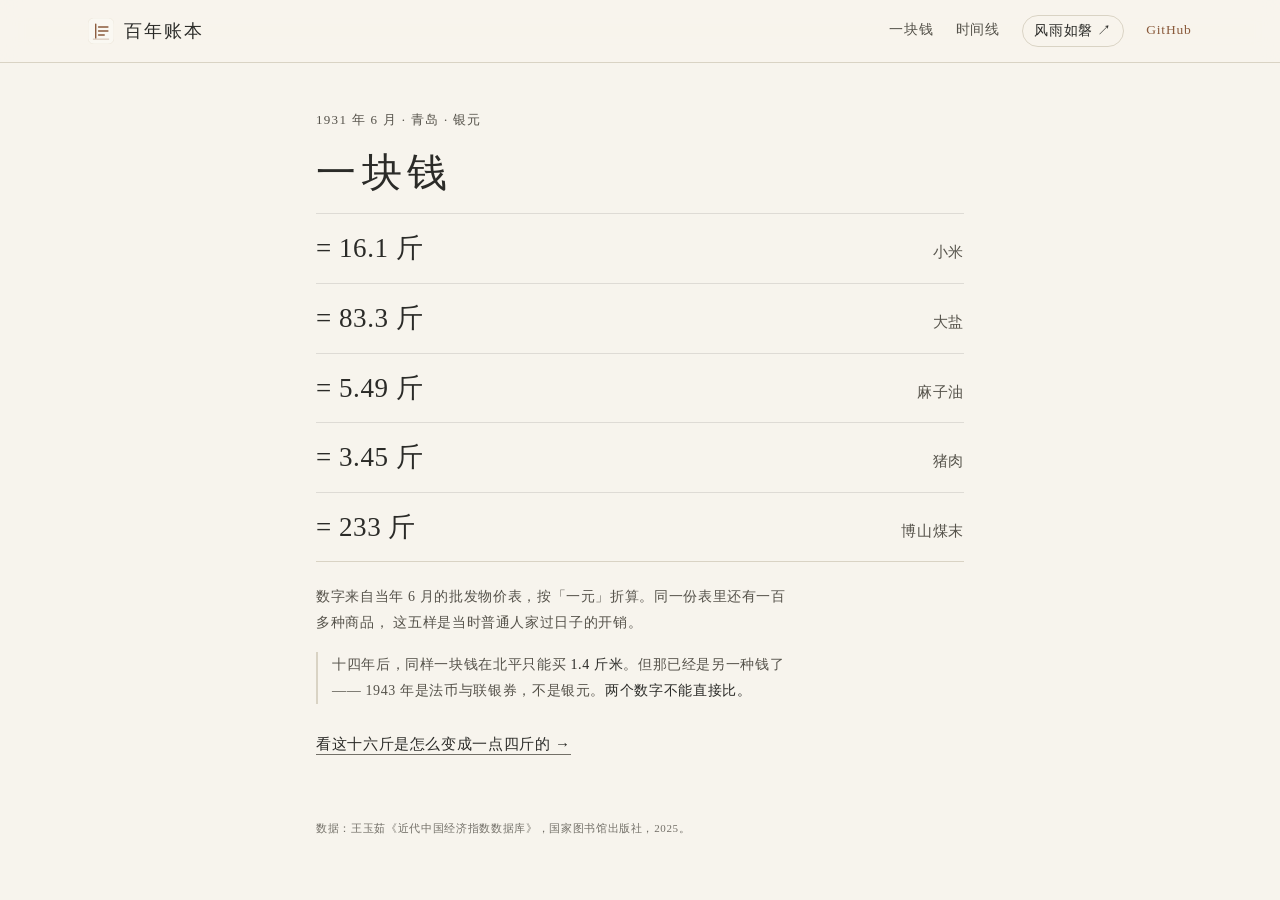
==== index.html @ e0dc9cdf "百年账本：一块钱能买什么（1867–1947） - index.html：一屏，1931 年 6 月青岛一块银元 = 16.1 斤小米 - timeline.html：五步论证，16.1 斤 → 1." ====
<!doctype html>
<html lang="zh-CN">
<head>
<meta charset="utf-8">
<meta name="viewport" content="width=device-width,initial-scale=1">
<title>一块钱 · 百年账本</title>
<meta name="description" content="1931 年 6 月，青岛，一块银元能买 16.1 斤小米、83 斤盐、233 斤煤。">
<meta property="og:type" content="website">
<meta property="og:title" content="一块钱 · 百年账本">
<meta property="og:description" content="1931 年 6 月，青岛，一块银元能买 16.1 斤小米、83 斤盐、233 斤煤。">
<meta property="og:url" content="https://airdiode.github.io/ledger/">
<link rel="icon" href="assets/mark.svg" type="image/svg+xml">
<link rel="stylesheet" href="assets/base.css">
<link rel="stylesheet" href="assets/card.css">
</head>
<body>
<header class="site-header">
  <div class="wrap">
    <a class="brand" href="./">
      <img src="assets/mark.svg" alt="" width="26" height="26">
      <span>百年账本</span>
    </a>
    <nav>
      <a href="./">一块钱</a>
      <a href="timeline.html">时间线</a>
      <a class="pill" href="https://airdiode.github.io/Fengyu/" target="_blank" rel="noreferrer">风雨如磐 ↗</a>
      <a class="gh" href="https://github.com/airdiode/ledger">GitHub</a>
    </nav>
  </div>
</header>

<main class="card">
  <p class="when">1931 年 6 月 · 青岛 · 银元</p>

  <h1>一块钱</h1>

  <ul class="equals" id="equals"></ul>

  <p class="note">
    数字来自当年 6 月的批发物价表，按「一元」折算。同一份表里还有一百多种商品，
    这五样是当时普通人家过日子的开销。
  </p>

  <p class="caveat">
    十四年后，同样一块钱在北平只能买 <b>1.4 斤米</b>。但那已经是另一种钱了——
    1943 年是法币与联银券，不是银元。<b>两个数字不能直接比。</b>
  </p>

  <nav class="next">
    <a href="timeline.html">看这十六斤是怎么变成一点四斤的 →</a>
  </nav>

  <p class="source">数据：王玉茹《近代中国经济指数数据库》，国家图书馆出版社，2025。</p>
</main>

<script src="data/basket.js"></script>
<script>
(function () {
  'use strict';
  var B = window.LEDGER_BASKET;
  if (!B) return;
  var s = B.snapshots.filter(function (x) { return x.id === 'qd1931'; })[0];
  if (!s) return;

  function fmt(v) { return v >= 100 ? v.toFixed(0) : v >= 10 ? v.toFixed(1) : v.toFixed(2); }
  var host = document.getElementById('equals');
  host.innerHTML = s.staples.filter(function (it) { return it.cat !== '杂粮'; }).map(function (it) {
    return '<li><span class="q">= <b>' + fmt(it.o) + '</b> 斤</span>' +
           '<span class="n">' + it.n + '</span></li>';
  }).join('');
})();
</script>
</body>
</html>
---- assets/base.css ----
/* 百年账本 · 共用外壳（页头）
   形制参照「风雨如磐」顶部：左侧标记 + 站名，右侧导航，底部一条细线。
   本文件不含 :root 变量，直接引用各页已定义的 --paper / --ink / --rule 等。 */

.site-header{
  position:sticky; top:0; z-index:50;
  background:color-mix(in srgb, var(--paper) 88%, transparent);
  backdrop-filter:saturate(180%) blur(12px);
  border-bottom:1px solid var(--rumor, var(--rule));
}
@supports not (backdrop-filter: blur(1px)){
  .site-header{background:var(--paper)}
}

.site-header .wrap{
  display:flex; align-items:center; justify-content:space-between;
  height:62px; max-width:1180px; margin:0 auto;
  padding:0 clamp(16px,3vw,48px);
}

.brand{
  display:flex; align-items:center; gap:10px;
  font-size:18px; letter-spacing:.1em; color:var(--ink);
  text-decoration:none;
}
.brand img{display:block; width:26px; height:26px}
.brand:hover{text-decoration:none}

.site-header nav{display:flex;align-items:center;gap:22px;font-size:13.5px}
.site-header nav a{
  color:var(--ink-soft); text-decoration:none; letter-spacing:.06em;
  border-bottom:1px solid transparent; padding-bottom:1px;
}
.site-header nav a:hover{color:var(--ink);border-bottom-color:var(--rule)}
.site-header nav a:focus-visible{outline:2px solid #1F6E78;outline-offset:3px}

/* 「风雨如磐」是配套主站，做成胶囊，与其余链接区分 */
.site-header nav a.pill{
  color:var(--ink); border:1px solid var(--rule); border-radius:999px;
  padding:3px 11px; white-space:nowrap;
}
.site-header nav a.pill:hover{border-color:var(--ink-faint);border-bottom-color:var(--ink-faint)}

.site-header nav a.gh{color:#8a5a3b}
.site-header nav a.gh:hover{color:#6d452c;border-bottom-color:#c9b79c}

/* 首屏状态行：与主站「已开放 · 1840 – 1949」对应 */
.status{
  max-width:1180px; margin:0 auto;
  padding:14px clamp(16px,3vw,48px) 0;
  font-size:11px; letter-spacing:.18em; color:var(--ink-faint);
  text-transform:uppercase;
}
.status b{font-weight:400;color:var(--ink-soft);letter-spacing:.1em}

@media (max-width:640px){
  .site-header .wrap{height:54px}
  .brand{font-size:16px;gap:8px}
  .brand img{width:22px;height:22px}
  .site-header nav{gap:12px;font-size:12.5px}
  .site-header nav a.gh{display:none}
  .status{padding-top:12px;font-size:10px}
}
---- assets/card.css ----
/* 百年账本 · 一块钱（单卡版）
   一屏讲一件事：1931 年 6 月，青岛，一块银元能换到什么。 */

:root{
  --paper:#F7F4ED; --paper-3:#FBF9F4;
  --ink:#2B2B28; --ink-soft:#56534B; --ink-faint:#737068;
  --rule:#D9D3C4; --hair:rgba(43,43,40,.12);
  --silver:#5C6B70;
}

*{box-sizing:border-box}
html{-webkit-text-size-adjust:100%}
body{
  margin:0; background:var(--paper); color:var(--ink);
  font:16px/1.8 "Songti SC","Source Han Serif SC","Noto Serif CJK SC",serif;
  letter-spacing:.04em;
  min-height:100vh; display:flex; flex-direction:column;
}

.card{
  width:100%; max-width:760px; margin:0 auto;
  padding:clamp(28px,5vh,56px) clamp(20px,6vw,56px) 0;
  flex:1 0 auto;
}

.eyebrow{
  font:9.5px/1.6 ui-monospace,SFMono-Regular,Menlo,monospace;
  letter-spacing:.28em; text-transform:uppercase; color:var(--ink-faint); margin:0 0 10px;
}
.when{font-size:13px;color:var(--ink-soft);letter-spacing:.1em;margin:0}

h1{
  font-size:clamp(28px,5.2vw,40px);font-weight:400;letter-spacing:.14em;
  margin:18px 0 2px;line-height:1.2;
}

/* 等式列表：一列「= 数值 斤 / 商品」 */
.equals{list-style:none;margin:16px 0 0;padding:0}
.equals li{
  display:flex;align-items:baseline;justify-content:space-between;gap:18px;
  padding:10px 0;border-top:1px solid var(--hair);
}
.equals li:last-child{border-bottom:1px solid var(--rule)}
.equals .q{font-size:clamp(20px,3.4vw,27px);font-variant-numeric:tabular-nums;letter-spacing:.02em}
.equals .q b{font-weight:400}
.equals .n{font-size:15px;color:var(--ink-soft);text-align:right}

.note{
  margin:22px 0 0;font-size:14px;line-height:1.85;color:var(--ink-soft);max-width:34em;
}
.caveat{
  margin:16px 0 0;font-size:14px;line-height:1.85;color:var(--ink-soft);
  border-left:2px solid var(--rule);padding-left:14px;max-width:34em;
}
.caveat b{font-weight:400;color:var(--ink)}

.next{margin:26px 0 0;padding-bottom:clamp(20px,4vh,36px)}
.next a{
  color:var(--ink);text-decoration:none;font-size:15px;
  border-bottom:1px solid var(--ink-faint);padding-bottom:2px;
}
.next a:hover{border-bottom-color:var(--ink)}
.next a:focus-visible{outline:2px solid #1F6E78;outline-offset:4px}

.source{
  margin:24px 0 0;padding-bottom:clamp(18px,3vh,28px);
  font-size:11px;letter-spacing:.06em;color:var(--ink-faint);
}

@media (prefers-reduced-motion:reduce){*{transition:none!important;animation:none!important}}

@media (max-width:520px){
  .equals li{flex-direction:column;align-items:flex-start;gap:2px}
  .equals .n{text-align:left}
  .equals .q{font-size:22px}
}
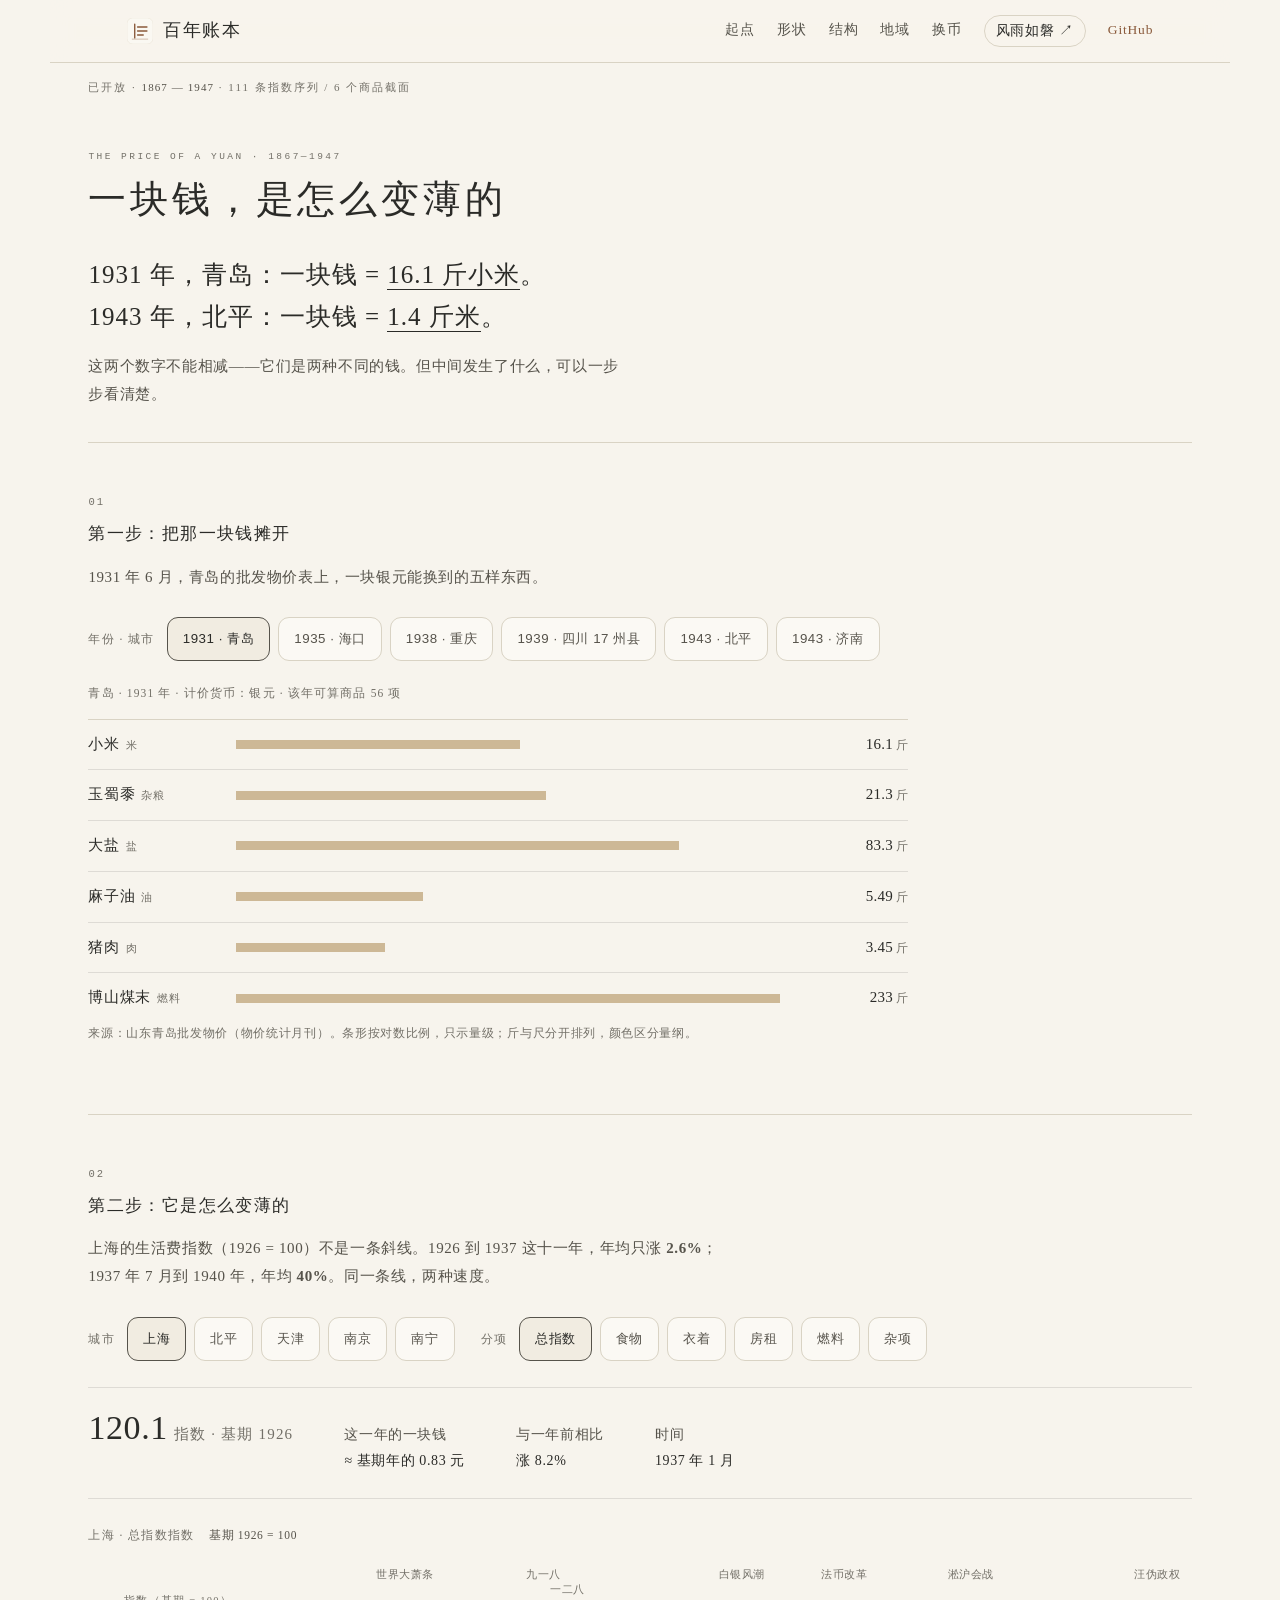
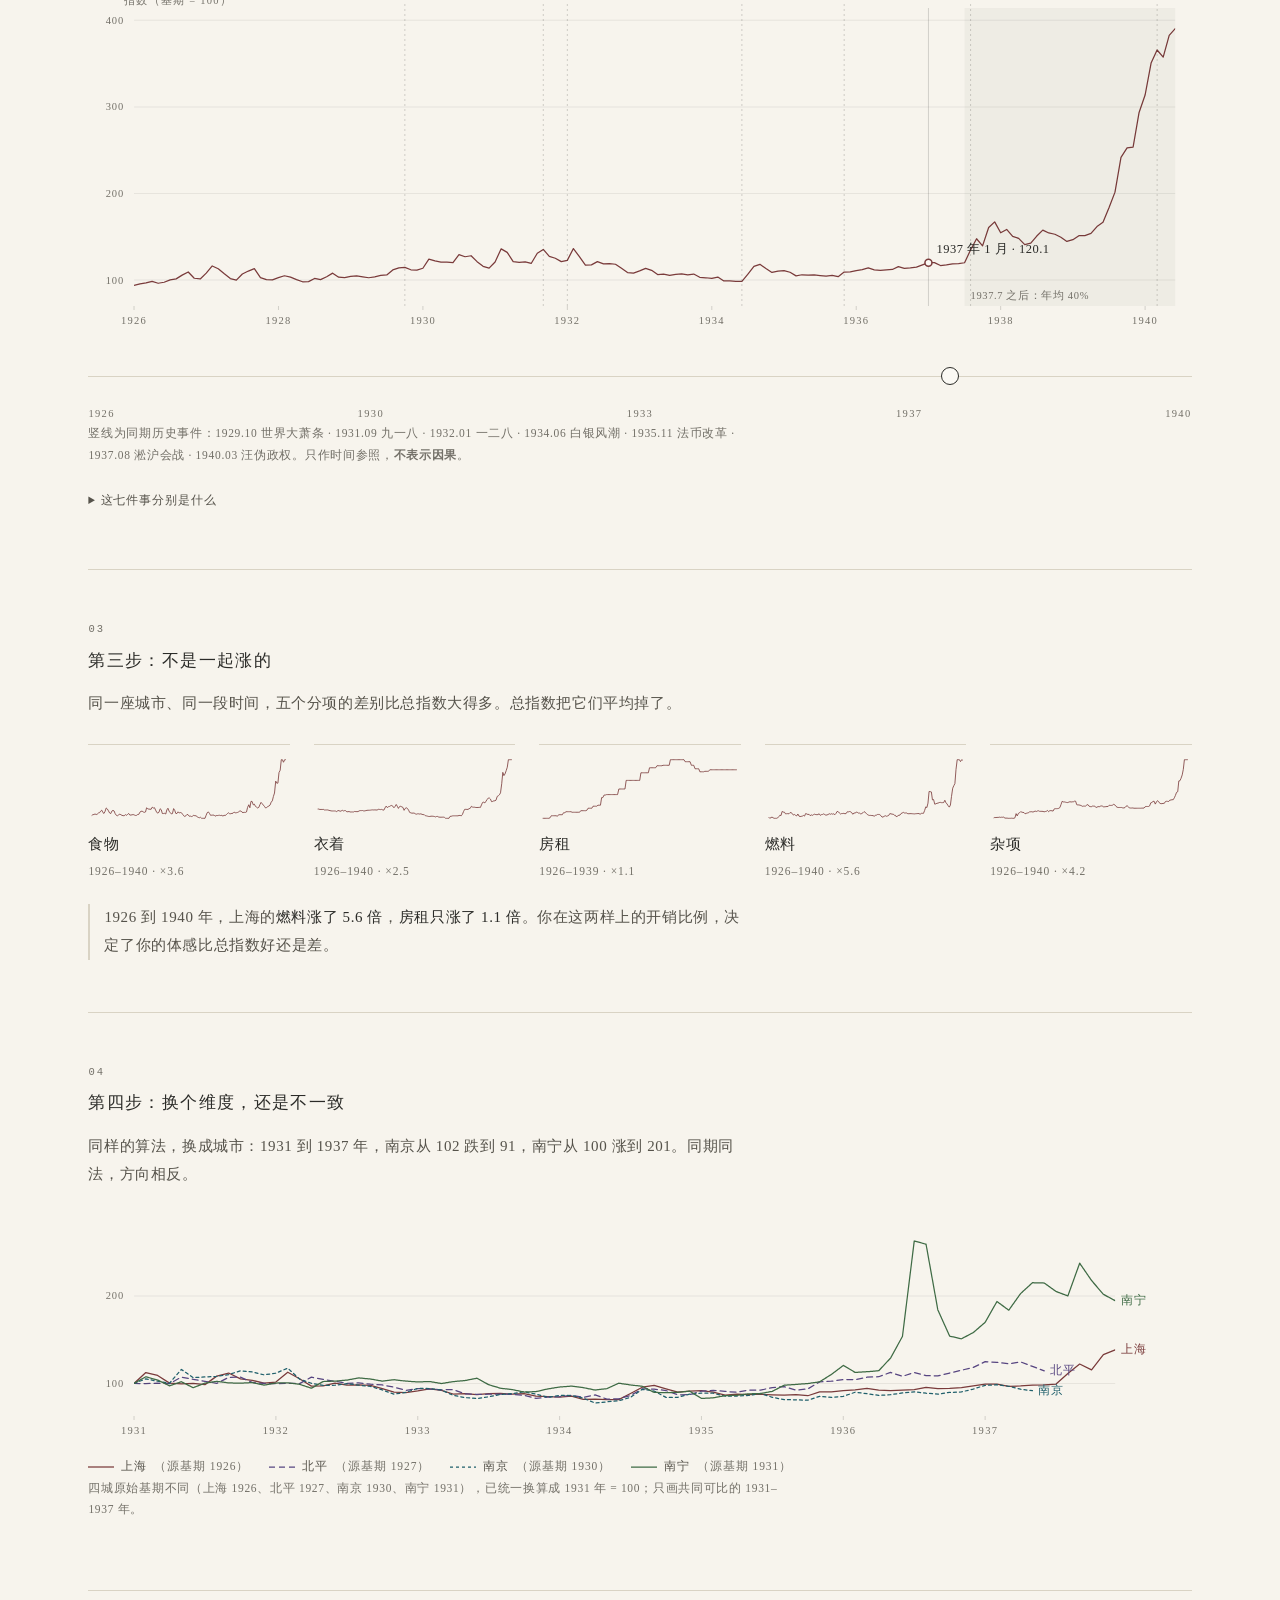
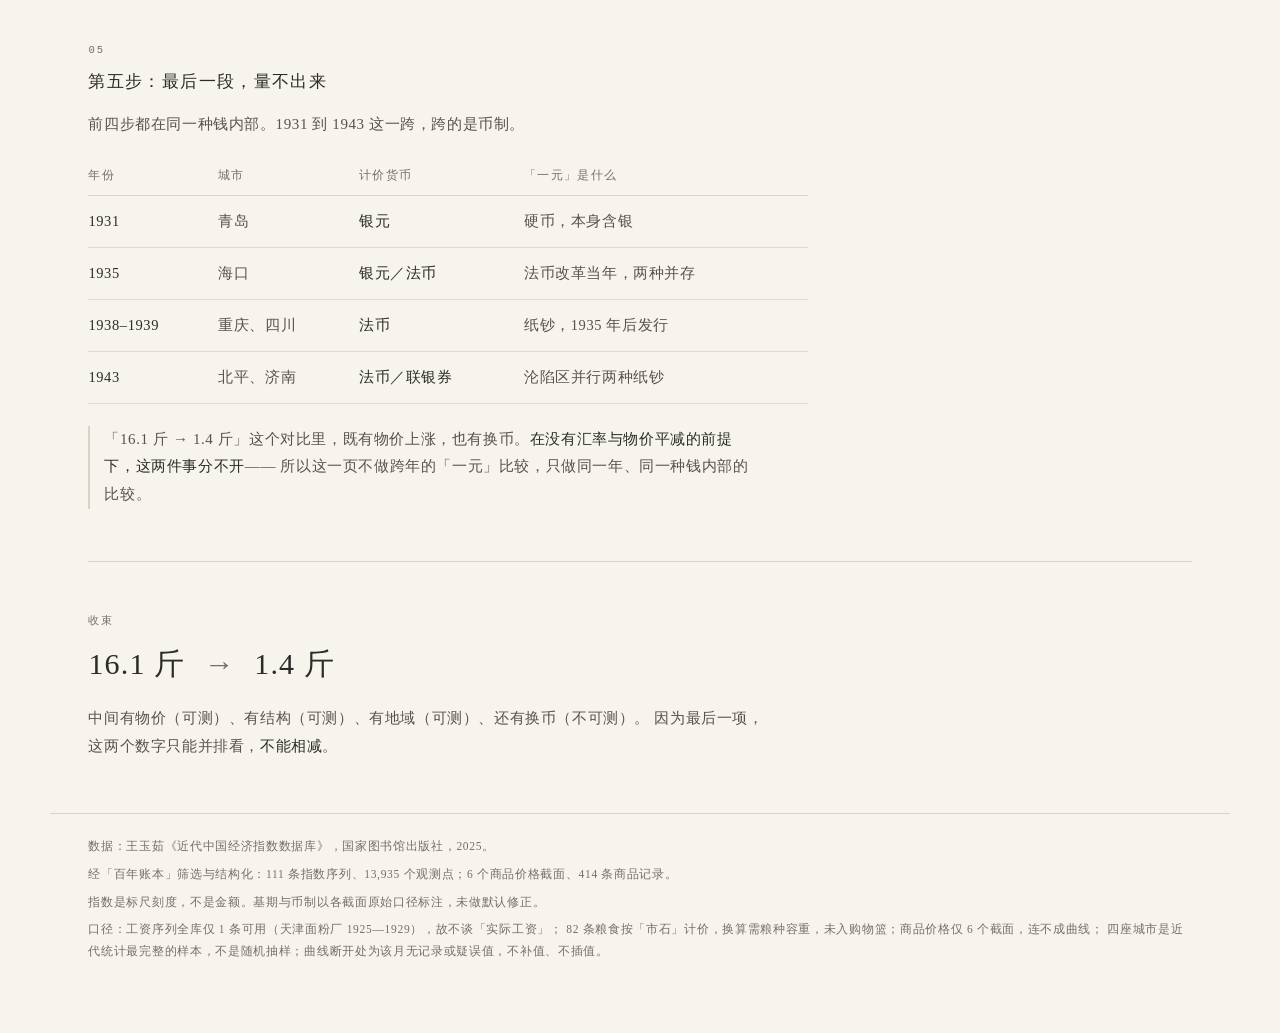
==== commit 75e16a63: "合并为单页：去掉卡片/时间线两页结构 - index.html 即完整一页（五步 + 收束），原卡片页与 timeline.html 移除 - 页头栏目改为页内锚点（起点/形状/结构/地域/换币），窄" ====
--- a/index.html
+++ b/index.html
@@ -3,15 +3,15 @@
 <head>
 <meta charset="utf-8">
 <meta name="viewport" content="width=device-width,initial-scale=1">
-<title>一块钱 · 百年账本</title>
-<meta name="description" content="1931 年 6 月，青岛，一块银元能买 16.1 斤小米、83 斤盐、233 斤煤。">
+<title>百年账本 · 一块钱是怎么变薄的</title>
+<meta name="description" content="1931 年青岛的一块银元能买 16.1 斤小米；1943 年北平的一元法币只能买 1.4 斤米。这两个数字为什么不能相减。">
 <meta property="og:type" content="website">
-<meta property="og:title" content="一块钱 · 百年账本">
-<meta property="og:description" content="1931 年 6 月，青岛，一块银元能买 16.1 斤小米、83 斤盐、233 斤煤。">
+<meta property="og:title" content="百年账本 · 一块钱是怎么变薄的">
+<meta property="og:description" content="1931 年青岛的一块银元能买 16.1 斤小米；1943 年北平的一元法币只能买 1.4 斤米。这两个数字为什么不能相减。">
 <meta property="og:url" content="https://airdiode.github.io/ledger/">
 <link rel="icon" href="assets/mark.svg" type="image/svg+xml">
 <link rel="stylesheet" href="assets/base.css">
-<link rel="stylesheet" href="assets/card.css">
+<link rel="stylesheet" href="assets/story.css">
 </head>
 <body>
 <header class="site-header">
@@ -21,54 +21,156 @@
       <span>百年账本</span>
     </a>
     <nav>
-      <a href="./">一块钱</a>
-      <a href="timeline.html">时间线</a>
+      <a href="#basket">起点</a>
+      <a href="#time">形状</a>
+      <a href="#structure">结构</a>
+      <a href="#cities">地域</a>
+      <a href="#currency">换币</a>
       <a class="pill" href="https://airdiode.github.io/Fengyu/" target="_blank" rel="noreferrer">风雨如磐 ↗</a>
       <a class="gh" href="https://github.com/airdiode/ledger">GitHub</a>
     </nav>
   </div>
 </header>
+<p class="status">已开放 · <b>1867 — 1947</b> · 111 条指数序列 / 6 个商品截面</p>
 
-<main class="card">
-  <p class="when">1931 年 6 月 · 青岛 · 银元</p>
+<header class="masthead">
+  <p class="eyebrow">THE PRICE OF A YUAN · 1867—1947</p>
+  <h1>一块钱，是怎么变薄的</h1>
 
-  <h1>一块钱</h1>
+  <p class="opening">
+    1931 年，青岛：一块钱 = <b>16.1 斤小米</b>。<br>
+    1943 年，北平：一块钱 = <b>1.4 斤米</b>。
+  </p>
+  <p class="opening-note">
+    这两个数字不能相减——它们是两种不同的钱。但中间发生了什么，可以一步步看清楚。
+  </p>
+</header>
 
-  <ul class="equals" id="equals"></ul>
+<main>
 
-  <p class="note">
-    数字来自当年 6 月的批发物价表，按「一元」折算。同一份表里还有一百多种商品，
-    这五样是当时普通人家过日子的开销。
-  </p>
+  <section id="basket" aria-labelledby="b1">
+    <p class="beat">01</p>
+    <h2 id="b1">第一步：把那一块钱摊开</h2>
+    <p class="lead">1931 年 6 月，青岛的批发物价表上，一块银元能换到的五样东西。</p>
 
-  <p class="caveat">
-    十四年后，同样一块钱在北平只能买 <b>1.4 斤米</b>。但那已经是另一种钱了——
-    1943 年是法币与联银券，不是银元。<b>两个数字不能直接比。</b>
-  </p>
+    <div class="chipgroup">
+      <span class="chipgroup-label">年份 · 城市</span>
+      <div id="baskets" class="chips"></div>
+    </div>
+    <p class="basket-meta" id="basket-meta"></p>
+    <div class="basket-list" id="basket-list"></div>
+    <p class="trace-note" id="basket-note"></p>
+  </section>
 
-  <nav class="next">
-    <a href="timeline.html">看这十六斤是怎么变成一点四斤的 →</a>
-  </nav>
+  <section id="time" aria-labelledby="b2">
+    <p class="beat">02</p>
+    <h2 id="b2">第二步：它是怎么变薄的</h2>
+    <p class="lead">上海的生活费指数（1926 = 100）不是一条斜线。1926 到 1937 这十一年，年均只涨 <b>2.6%</b>；1937 年 7 月到 1940 年，年均 <b>40%</b>。同一条线，两种速度。</p>
 
-  <p class="source">数据：王玉茹《近代中国经济指数数据库》，国家图书馆出版社，2025。</p>
+    <div class="controls">
+      <div class="chipgroup" role="group" aria-label="选择城市">
+        <span class="chipgroup-label">城市</span>
+        <div id="cities" class="chips"></div>
+      </div>
+      <div class="chipgroup" role="group" aria-label="选择分项">
+        <span class="chipgroup-label">分项</span>
+        <div id="groups" class="chips"></div>
+      </div>
+    </div>
+
+    <div class="readout" id="readout" aria-live="polite"></div>
+
+    <figure class="figure">
+      <figcaption>
+        <span id="chart-title">生活费总指数</span>
+        <span class="base-note" id="base-note"></span>
+      </figcaption>
+      <div id="hero" class="chart" role="img" aria-labelledby="hero-title"></div>
+      <div class="yearbar">
+        <label for="year" class="sr">年份</label>
+        <input type="range" id="year" min="1926" max="1940" step="1" value="1937">
+        <div class="yearticks" id="yearticks" aria-hidden="true"></div>
+      </div>
+      <p class="trace-note outlier-note" id="outlier-note" hidden></p>
+      <p class="trace-note" id="event-note">
+        竖线为同期历史事件：1929.10 世界大萧条 · 1931.09 九一八 · 1932.01 一二八 · 1934.06 白银风潮 ·
+        1935.11 法币改革 · 1937.08 淞沪会战 · 1940.03 汪伪政权。只作时间参照，<b>不表示因果</b>。
+      </p>
+      <details class="events-more">
+        <summary>这七件事分别是什么</summary>
+        <ul id="event-detail"></ul>
+      </details>
+    </figure>
+  </section>
+
+  <section id="structure" aria-labelledby="b3">
+    <p class="beat">03</p>
+    <h2 id="b3">第三步：不是一起涨的</h2>
+    <p class="lead">同一座城市、同一段时间，五个分项的差别比总指数大得多。总指数把它们平均掉了。</p>
+    <div id="multiples" class="multiples"></div>
+    <p class="anchor">1926 到 1940 年，上海的<b>燃料涨了 5.6 倍</b>，<b>房租只涨了 1.1 倍</b>。你在这两样上的开销比例，决定了你的体感比总指数好还是差。</p>
+  </section>
+
+  <section id="cities" aria-labelledby="b4">
+    <p class="beat">04</p>
+    <h2 id="b4">第四步：换个维度，还是不一致</h2>
+    <p class="lead">同样的算法，换成城市：1931 到 1937 年，南京从 102 跌到 91，南宁从 100 涨到 201。同期同法，方向相反。</p>
+    <div id="compare" class="chart chart-compact" role="img" aria-labelledby="b4"></div>
+    <ul class="legend" id="cmp-legend"></ul>
+    <p class="trace-note">四城原始基期不同（上海 1926、北平 1927、南京 1930、南宁 1931），已统一换算成 1931 年 = 100；只画共同可比的 1931–1937 年。</p>
+  </section>
+
+  <section id="currency" aria-labelledby="b5">
+    <p class="beat">05</p>
+    <h2 id="b5">第五步：最后一段，量不出来</h2>
+    <p class="lead">前四步都在同一种钱内部。1931 到 1943 这一跨，跨的是币制。</p>
+
+    <table class="cur">
+      <caption class="sr">各年份计价货币对照</caption>
+      <thead>
+        <tr><th scope="col">年份</th><th scope="col">城市</th><th scope="col">计价货币</th><th scope="col">「一元」是什么</th></tr>
+      </thead>
+      <tbody>
+        <tr><td>1931</td><td>青岛</td><td>银元</td><td>硬币，本身含银</td></tr>
+        <tr><td>1935</td><td>海口</td><td>银元／法币</td><td>法币改革当年，两种并存</td></tr>
+        <tr><td>1938–1939</td><td>重庆、四川</td><td>法币</td><td>纸钞，1935 年后发行</td></tr>
+        <tr><td>1943</td><td>北平、济南</td><td>法币／联银券</td><td>沦陷区并行两种纸钞</td></tr>
+      </tbody>
+    </table>
+
+    <p class="anchor">
+      「16.1 斤 → 1.4 斤」这个对比里，既有物价上涨，也有换币。<b>在没有汇率与物价平减的前提下，这两件事分不开</b>——
+      所以这一页不做跨年的「一元」比较，只做同一年、同一种钱内部的比较。
+    </p>
+  </section>
+
+  <section id="close" aria-labelledby="bc">
+    <p class="beat">收束</p>
+    <div class="closing">
+      <p class="cnum">16.1 斤 <span>→</span> 1.4 斤</p>
+      <p class="ctext">
+        中间有物价（可测）、有结构（可测）、有地域（可测）、还有换币（不可测）。
+        因为最后一项，这两个数字只能并排看，<b>不能相减</b>。
+      </p>
+    </div>
+  </section>
+
 </main>
 
+<footer class="colophon">
+  <p>数据：王玉茹《近代中国经济指数数据库》，国家图书馆出版社，2025。</p>
+  <p>经「百年账本」筛选与结构化：111 条指数序列、13,935 个观测点；6 个商品价格截面、414 条商品记录。</p>
+  <p class="muted">指数是标尺刻度，不是金额。基期与币制以各截面原始口径标注，未做默认修正。</p>
+  <p class="muted">
+    口径：工资序列全库仅 1 条可用（天津面粉厂 1925—1929），故不谈「实际工资」；
+    82 条粮食按「市石」计价，换算需粮种容重，未入购物篮；商品价格仅 6 个截面，连不成曲线；
+    四座城市是近代统计最完整的样本，不是随机抽样；曲线断开处为该月无记录或疑误值，不补值、不插值。
+  </p>
+</footer>
+
+<script src="data/series.js"></script>
 <script src="data/basket.js"></script>
-<script>
-(function () {
-  'use strict';
-  var B = window.LEDGER_BASKET;
-  if (!B) return;
-  var s = B.snapshots.filter(function (x) { return x.id === 'qd1931'; })[0];
-  if (!s) return;
-
-  function fmt(v) { return v >= 100 ? v.toFixed(0) : v >= 10 ? v.toFixed(1) : v.toFixed(2); }
-  var host = document.getElementById('equals');
-  host.innerHTML = s.staples.filter(function (it) { return it.cat !== '杂粮'; }).map(function (it) {
-    return '<li><span class="q">= <b>' + fmt(it.o) + '</b> 斤</span>' +
-           '<span class="n">' + it.n + '</span></li>';
-  }).join('');
-})();
-</script>
+<script src="data/events.js"></script>
+<script src="assets/story.js"></script>
 </body>
 </html>
--- a/assets/base.css
+++ b/assets/base.css
@@ -53,8 +53,19 @@
 }
 .status b{font-weight:400;color:var(--ink-soft);letter-spacing:.1em}
 
+/* 页内锚点：粘性页头会盖住标题，留出滚动余量 */
+@supports (scroll-margin-top: 1px){
+  section[id]{scroll-margin-top:76px}
+}
+html{scroll-behavior:smooth}
+@media (prefers-reduced-motion:reduce){
+  html{scroll-behavior:auto}
+}
+
 @media (max-width:640px){
   .site-header .wrap{height:54px}
+  /* 窄屏只留胶囊入口，栏目锚点收起（同主站做法） */
+  .site-header nav a[href^="#"]{display:none}
   .brand{font-size:16px;gap:8px}
   .brand img{width:22px;height:22px}
   .site-header nav{gap:12px;font-size:12.5px}
--- a/assets/story.css
+++ b/assets/story.css
@@ -0,0 +1,212 @@
+/* 百年账本 · 产品原型 v0.1
+   约束：纸底、宋体、无阴影、无渐变、无纯白；线宽 1.25；基期随处可见。 */
+
+:root{
+  --paper:#F7F4ED; --paper-2:#F1ECE1; --paper-3:#FBF9F4;
+  --ink:#2B2B28; --ink-soft:#56534B; --ink-faint:#737068;
+  --rule:#D9D3C4; --hair:rgba(43,43,40,.12);
+  --sh:#7A3B3B; --bj:#574581; --nn:#3F6B45; --nj:#1F5F6B;
+  --accent:#AC8750;
+}
+
+*{box-sizing:border-box}
+html{-webkit-text-size-adjust:100%}
+body{
+  margin:0; background:var(--paper); color:var(--ink);
+  font:15px/1.85 "Songti SC","Source Han Serif SC","Noto Serif CJK SC",serif;
+  letter-spacing:.04em;
+}
+.wrap,main,header,footer{max-width:1180px;margin:0 auto;padding-left:clamp(16px,3vw,48px);padding-right:clamp(16px,3vw,48px)}
+
+/* ---------- 页眉 ---------- */
+.masthead{padding-top:clamp(24px,4.4vw,52px);padding-bottom:clamp(20px,3.4vw,34px)}
+.eyebrow{
+  font:9.5px/1.6 ui-monospace,SFMono-Regular,Menlo,monospace;
+  letter-spacing:.26em; text-transform:uppercase; color:var(--ink-faint); margin:0 0 10px;
+}
+h1{font-size:clamp(26px,4vw,38px);letter-spacing:.1em;font-weight:400;margin:0;line-height:1.3}
+.subtitle{font-size:15px;color:var(--ink-soft);margin:12px 0 0;letter-spacing:.04em}
+.opening{
+  font-size:clamp(19px,2.6vw,25px);line-height:1.7;color:var(--ink);
+  margin:30px 0 0;letter-spacing:.04em;max-width:30em;
+}
+.opening b{font-weight:400;border-bottom:1px solid var(--ink);padding-bottom:1px}
+.opening-note{
+  font-size:15px;color:var(--ink-soft);margin:14px 0 0;max-width:36em;
+}
+.opening-note b{font-weight:400;color:var(--ink)}
+
+.beat{
+  font:10.5px/1.4 ui-monospace,SFMono-Regular,Menlo,monospace;letter-spacing:.2em;
+  color:var(--ink-faint);margin:0 0 8px;
+}
+.anchor{
+  margin:22px 0 0;font-size:15px;color:var(--ink-soft);max-width:44em;
+  border-left:2px solid var(--rule);padding-left:14px;
+}
+.anchor b{font-weight:400;color:var(--ink)}
+
+/* ---------- 区块 ---------- */
+section{padding:clamp(30px,4.4vw,52px) 0;border-top:1px solid var(--rule)}
+h2{font-size:17px;font-weight:400;letter-spacing:.08em;margin:0 0 14px}
+.lead{margin:0 0 26px;color:var(--ink-soft);max-width:44em;font-size:15px}
+
+/* ---------- 控制 ---------- */
+.controls{display:flex;gap:26px;flex-wrap:wrap;margin:0 0 26px}
+.chipgroup{display:flex;align-items:baseline;gap:12px}
+.chipgroup-label{font-size:11.5px;letter-spacing:.12em;color:var(--ink-faint)}
+.chips{display:flex;gap:8px;flex-wrap:wrap;min-width:0}
+.chips button{
+  font:15px/1.4 inherit; padding:9px 15px; min-height:44px; cursor:pointer;
+  background:var(--paper-3); color:var(--ink-soft);
+  border:1px solid var(--rule); border-radius:11px; letter-spacing:.04em;
+  transition:opacity .3s, border-color .3s, color .3s;
+}
+.chips button:hover{color:var(--ink);border-color:var(--ink-faint)}
+.chips button[aria-pressed="true"]{color:var(--ink);border-color:var(--ink-soft);background:var(--paper-2)}
+.chips button:disabled{opacity:.35;cursor:not-allowed;text-decoration:line-through}
+.chips button:focus-visible{outline:2px solid var(--focus,#1F6E78);outline-offset:2px}
+
+/* ---------- 读数 ---------- */
+.readout{
+  display:flex;gap:clamp(20px,4vw,52px);flex-wrap:wrap;align-items:baseline;
+  padding:20px 0 24px;border-top:1px solid var(--hair);border-bottom:1px solid var(--hair);margin-bottom:26px;
+}
+.readout .big{font-size:34px;line-height:1.2;font-variant-numeric:tabular-nums;font-weight:400}
+.readout .big small{font-size:15px;color:var(--ink-faint);letter-spacing:.08em;margin-left:6px}
+.readout .fact{font-size:14px;color:var(--ink-soft)}
+.readout .fact b{font-weight:400;color:var(--ink);font-variant-numeric:tabular-nums}
+.readout .warn{color:#7A3B3B}
+
+/* ---------- 图 ---------- */
+.figure{margin:0}
+.figure figcaption{
+  display:flex;gap:14px;flex-wrap:wrap;align-items:baseline;
+  font-size:11.5px;letter-spacing:.12em;color:var(--ink-faint);margin-bottom:10px;
+}
+.base-note{color:var(--ink-soft);letter-spacing:.06em}
+.chart{position:relative;width:100%}
+.chart svg{display:block;width:100%;height:auto;overflow:visible}
+.chart-wide{margin-bottom:14px}
+.chart-compact{margin-bottom:10px}
+
+.yearbar{margin-top:18px;display:flex;flex-direction:column;gap:6px}
+input[type=range]{
+  -webkit-appearance:none;appearance:none;width:100%;height:44px;background:transparent;margin:0;cursor:pointer;
+}
+input[type=range]::-webkit-slider-runnable-track{height:1px;background:var(--rule)}
+input[type=range]::-webkit-slider-thumb{
+  -webkit-appearance:none;appearance:none;width:18px;height:18px;margin-top:-9px;border-radius:50%;
+  background:var(--paper-3);border:1.25px solid var(--ink);
+}
+input[type=range]:focus-visible{outline:2px solid #1F6E78;outline-offset:4px}
+.yearticks{display:flex;justify-content:space-between;font-size:10.5px;color:var(--ink-faint);
+  letter-spacing:.13em;font-variant-numeric:tabular-nums}
+
+.outlier-note[hidden]{display:none}
+.outlier-note{color:#8C3B3B}
+.outlier-note b{font-weight:400;color:var(--ink)}
+.trace-note{font-size:11.5px;color:var(--ink-faint);letter-spacing:.06em;margin:0 0 18px;max-width:60em}
+
+/* ---------- 事件清单 ---------- */
+.events-more{margin:10px 0 0;font-size:12.5px;color:var(--ink-soft)}
+.events-more summary{cursor:pointer;letter-spacing:.08em;color:var(--ink-soft);
+  font-size:11.5px;padding:6px 0;min-height:32px}
+.events-more summary:focus-visible{outline:2px solid #1F6E78;outline-offset:2px}
+.events-more ul{list-style:none;margin:6px 0 0;padding:0;max-width:60em}
+.events-more li{display:grid;grid-template-columns:72px 92px 1fr;gap:10px;
+  padding:7px 0;border-top:1px solid var(--hair);font-size:13px;line-height:1.6}
+.events-more .ed{font-variant-numeric:tabular-nums;color:var(--ink-faint);font-size:11.5px;letter-spacing:.06em}
+.events-more .en{color:var(--ink)}
+.events-more .et{color:var(--ink-soft)}
+
+/* ---------- 图例 ---------- */
+.legend{list-style:none;display:flex;gap:20px;flex-wrap:wrap;padding:0;margin:0 0 0 0;font-size:11.5px;letter-spacing:.08em;color:var(--ink-soft)}
+.legend li{display:flex;align-items:center;gap:7px}
+.legend svg{display:block;overflow:visible}
+
+/* ---------- 小倍数 ---------- */
+.multiples{display:grid;grid-template-columns:repeat(5,1fr);gap:26px 24px}
+.cell{border-top:1px solid var(--rule);padding-top:8px}
+.cell svg{display:block;width:100%;height:72px;overflow:visible}
+.cell .t{font-size:15px;margin:6px 0 0;letter-spacing:.04em}
+.cell .m{font-size:11.5px;color:var(--ink-faint);margin:2px 0 0;letter-spacing:.08em;font-variant-numeric:tabular-nums}
+.cell.off{opacity:.4}
+
+/* ---------- 购物篮 ---------- */
+.basket-meta{font-size:11.5px;letter-spacing:.1em;color:var(--ink-faint);margin:22px 0 14px}
+.basket-list{display:flex;flex-direction:column;gap:0;max-width:820px}
+.brow{display:grid;grid-template-columns:132px 1fr 112px;grid-template-areas:"nm bar qt";
+  gap:16px;align-items:center;padding:11px 0;border-top:1px solid var(--hair)}
+.brow:first-child{border-top:1px solid var(--rule)}
+.brow .nm{grid-area:nm;font-size:15px;letter-spacing:.04em}
+.brow .barwrap{grid-area:bar}
+.brow .qt{grid-area:qt}
+.brow .nm i{font-style:normal;font-size:10.5px;color:var(--ink-faint);letter-spacing:.1em;margin-left:6px}
+.brow .barwrap{height:9px;position:relative}
+.brow .bar{height:9px;background:var(--accent);opacity:.55;min-width:2px}
+.brow .qt{text-align:right;font-size:15px;font-variant-numeric:tabular-nums;letter-spacing:.02em}
+.brow .qt small{font-size:11.5px;color:var(--ink-faint);margin-left:3px}
+
+/* ---------- 币制表 ---------- */
+.cur{border-collapse:collapse;width:100%;max-width:720px;font-size:14.5px;margin:0 0 4px}
+.cur th{text-align:left;font-weight:400;font-size:11.5px;letter-spacing:.12em;color:var(--ink-faint);
+  padding:0 14px 9px 0;border-bottom:1px solid var(--rule)}
+.cur td{padding:12px 14px 12px 0;border-bottom:1px solid var(--hair);color:var(--ink-soft)}
+.cur td:first-child{color:var(--ink);font-variant-numeric:tabular-nums;white-space:nowrap}
+.cur td:nth-child(3){color:var(--ink)}
+
+/* ---------- 说明 ---------- */
+.limits-list{margin:0;padding-left:20px;max-width:52em;color:var(--ink-soft)}
+.limits-list li{margin-bottom:12px}
+.limits-list b{font-weight:400;color:var(--ink)}
+.notes ul{margin:0;padding-left:20px;max-width:52em;color:var(--ink-soft)}
+.notes li{margin-bottom:12px}
+.notes b{font-weight:400;color:var(--ink)}
+
+/* ---------- 收束 ---------- */
+.closing{margin:0;padding-top:0;border-top:none;max-width:46em}
+.closing .cnum{font-size:clamp(22px,3.2vw,30px);letter-spacing:.04em;margin:0 0 12px;
+  font-variant-numeric:tabular-nums}
+.closing .cnum span{color:var(--ink-faint);margin:0 10px}
+.closing .ctext{margin:0;font-size:15px;line-height:1.9;color:var(--ink-soft)}
+.closing .ctext b{font-weight:400;color:var(--ink)}
+
+/* ---------- 页脚 ---------- */
+.colophon{border-top:1px solid var(--rule);padding-top:22px;padding-bottom:64px;font-size:11.5px;
+  line-height:1.9;letter-spacing:.06em;color:var(--ink-faint)}
+.colophon p{margin:0 0 6px}
+.muted{color:var(--ink-faint)}
+
+/* ---------- 提示气泡 ---------- */
+.tip{
+  position:absolute;pointer-events:none;z-index:3;
+  background:var(--paper-3);border:1px solid var(--rule);
+  padding:10px 12px;font-size:12.5px;line-height:1.7;color:var(--ink-soft);
+  max-width:240px;letter-spacing:.03em;
+}
+.tip b{color:var(--ink);font-weight:400;font-variant-numeric:tabular-nums}
+
+.sr{position:absolute;width:1px;height:1px;overflow:hidden;clip:rect(0 0 0 0);white-space:nowrap}
+
+/* ---------- 响应式 ---------- */
+@media (max-width:1080px){
+  .multiples{grid-template-columns:repeat(3,1fr)}
+}
+@media (max-width:720px){
+  .multiples{grid-template-columns:repeat(2,1fr)}
+  .brow{grid-template-columns:1fr auto;grid-template-areas:"nm qt" "bar bar";
+    gap:6px 12px;align-items:center;padding:12px 0}
+  .brow .nm{font-size:15px}
+  .brow .qt{font-size:15px}
+  .readout{flex-direction:column;gap:10px;align-items:flex-start}
+  .readout .big{font-size:26px}
+  .controls{flex-direction:column;gap:14px}
+  .chipgroup{flex-direction:column;align-items:stretch;gap:8px;width:100%;min-width:0}
+  .chips button{padding:8px 12px;font-size:14px}
+  .figure figcaption{flex-direction:column;gap:4px}
+  h1{letter-spacing:.08em}
+}
+@media (prefers-reduced-motion:reduce){
+  *{transition:none!important;animation:none!important}
+}
